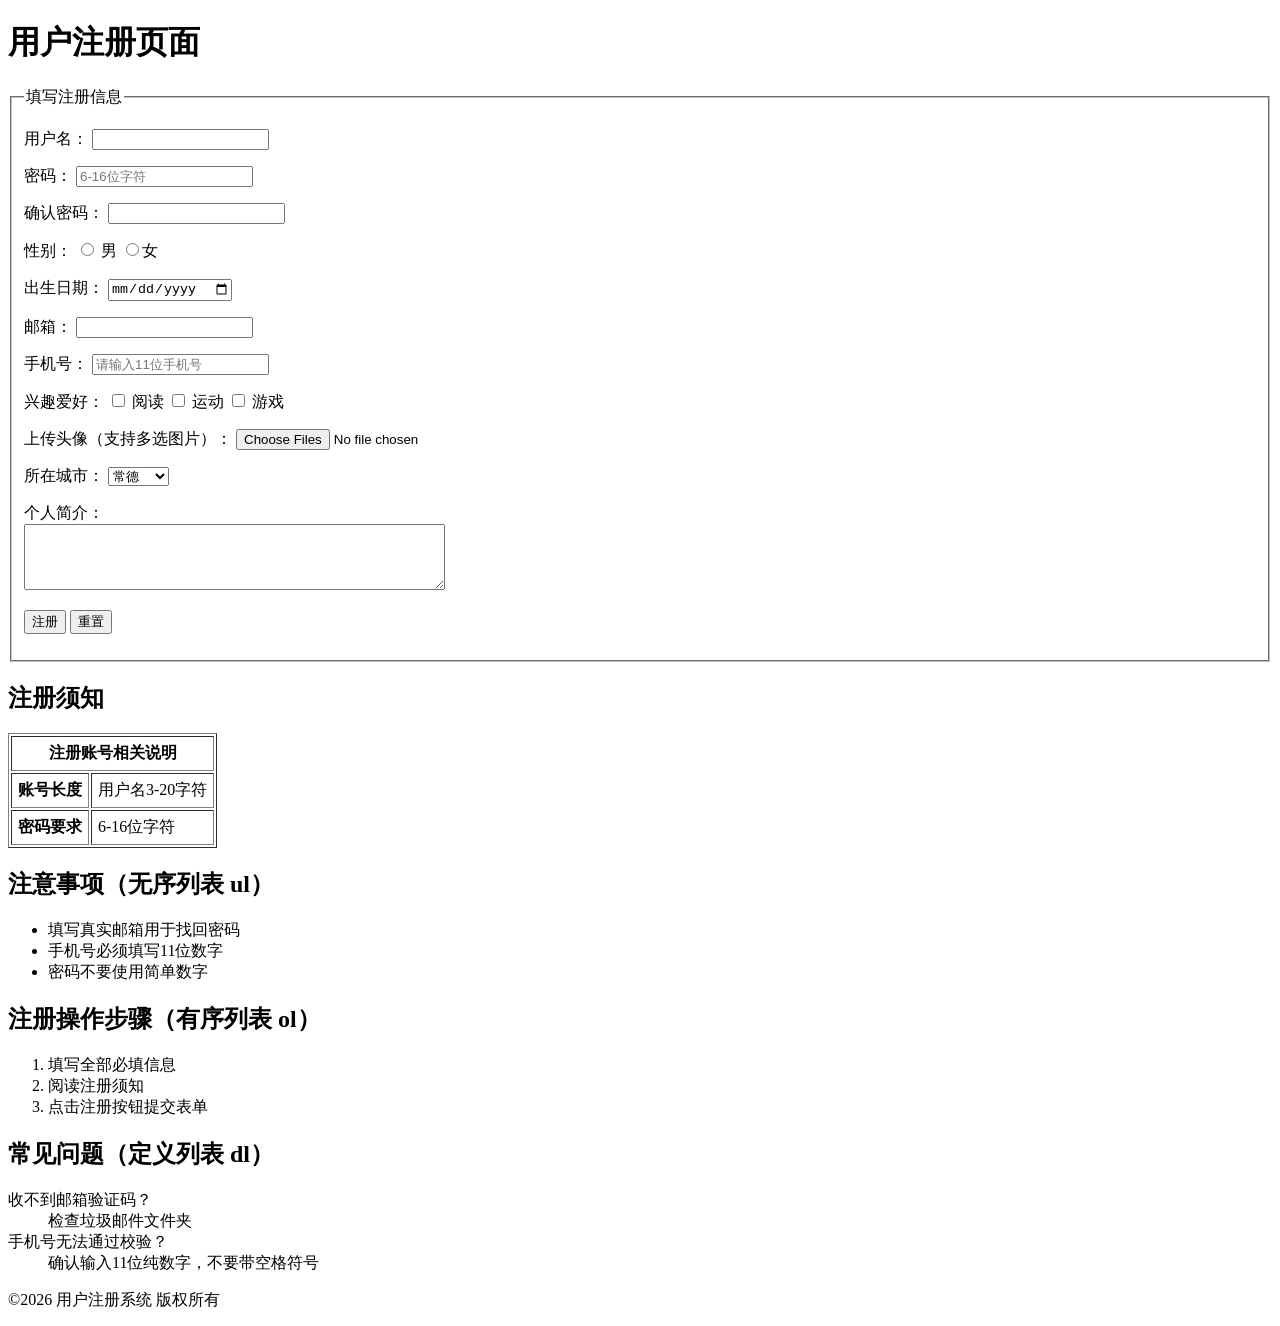
==== index.html @ 35630aca "提交HTML注册实验作业" ====
<!DOCTYPE html>
<html lang="zh-CN">
<head>
    <meta charset="UTF-8">
    <title>用户注册</title>
</head>
<body>
    <!-- 页面头部语义化标签 -->
    <header>
        <h1>用户注册页面</h1>
    </header>

    <!-- 主体区域 -->
    <main>
        <!-- 注册表单，action="#"，method="post" -->
        <form id="regForm" action="#" method="post">
            <fieldset>
                <legend>填写注册信息</legend>

                <p>
                    <label for="username">用户名：</label>
                    <input type="text" name="username" id="username" required>
                </p>

                <p>
                    <label for="password">密码：</label>
                    <input type="password" name="password" id="password" placeholder="6-16位字符">
                </p>

                <p>
                    <label for="confirmPassword">确认密码：</label>
                    <input type="password" name="confirmPassword" id="confirmPassword">
                </p>

                <!-- label两种写法：for+id  和 包裹式 -->
                <p>
                    性别：
                    <input type="radio" name="gender" id="male" value="male">
                    <label for="male">男</label>

                    <!-- 包裹式label写法 -->
                    <label>
                        <input type="radio" name="gender" value="female">女
                    </label>
                </p>

                <p>
                    <label for="birthday">出生日期：</label>
                    <input type="date" name="birthday" id="birthday">
                </p>

                <p>
                    <label for="email">邮箱：</label>
                    <input type="email" name="email" id="email" required>
                </p>

                <p>
                    <label for="phone">手机号：</label>
                    <input type="tel" name="phone" id="phone" pattern="[0-9]{11}" placeholder="请输入11位手机号">
                </p>

                <p>
                    兴趣爱好：
                    <input type="checkbox" name="hobby" value="reading" id="read">
                    <label for="read">阅读</label>

                    <input type="checkbox" name="hobby" value="sport" id="sport">
                    <label for="sport">运动</label>

                    <input type="checkbox" name="hobby" value="game" id="game">
                    <label for="game">游戏</label>
                </p>

                <p>
                    <label for="avatar">上传头像（支持多选图片）：</label>
                    <input type="file" name="avatar" id="avatar" accept="image/*" multiple>
                </p>

                <p>
                    <label for="city">所在城市：</label>
                    <select name="city" id="city">
                        <option value="changde" selected>常德</option>
                        <option value="changsha">长沙</option>
                        <option value="zhangjiajie">张家界</option>
                    </select>
                </p>

                <p>
                    <label for="bio">个人简介：</label><br>
                    <textarea name="bio" id="bio" rows="4" cols="50"></textarea>
                </p>

                <p>
                    <button type="submit">注册</button>
                    <button type="reset">重置</button>
                </p>
            </fieldset>
        </form>


        <!-- 表格：注册须知，thead、tbody，colspan单元格合并 -->
        <h2>注册须知</h2>
        <table border="1" cellpadding="6">
            <thead>
                <tr>
                    <th colspan="2">注册账号相关说明</th>
                </tr>
            </thead>
            <tbody>
                <tr>
                    <th>账号长度</th>
                    <td>用户名3‑20字符</td>
                </tr>
                <tr>
                    <th>密码要求</th>
                    <td>6‑16位字符</td>
                </tr>
            </tbody>
        </table>


        <!-- 列表部分：ul无序列表、ol有序列表、dl定义列表 -->
        <h2>注意事项（无序列表 ul）</h2>
        <ul>
            <li>填写真实邮箱用于找回密码</li>
            <li>手机号必须填写11位数字</li>
            <li>密码不要使用简单数字</li>
        </ul>

        <h2>注册操作步骤（有序列表 ol）</h2>
        <ol>
            <li>填写全部必填信息</li>
            <li>阅读注册须知</li>
            <li>点击注册按钮提交表单</li>
        </ol>

        <h2>常见问题（定义列表 dl）</h2>
        <dl>
            <dt>收不到邮箱验证码？</dt>
            <dd>检查垃圾邮件文件夹</dd>
            <dt>手机号无法通过校验？</dt>
            <dd>确认输入11位纯数字，不要带空格符号</dd>
        </dl>
    </main>

    <!-- 底部语义化标签 -->
    <footer>
        <p>©2026 用户注册系统 版权所有</p>
    </footer>

    <!-- JS监听表单提交，控制台打印表单数据 -->
    <script>
        const form = document.getElementById('regForm');
        form.addEventListener('submit', function(e){
            e.preventDefault(); //阻止页面跳转
            const formData = new FormData(form);
            console.log("====表单提交的数据====");
            for(let [key,val] of formData){
                console.log(key,":",val);
            }
        })
    </script>
</body>
</html>
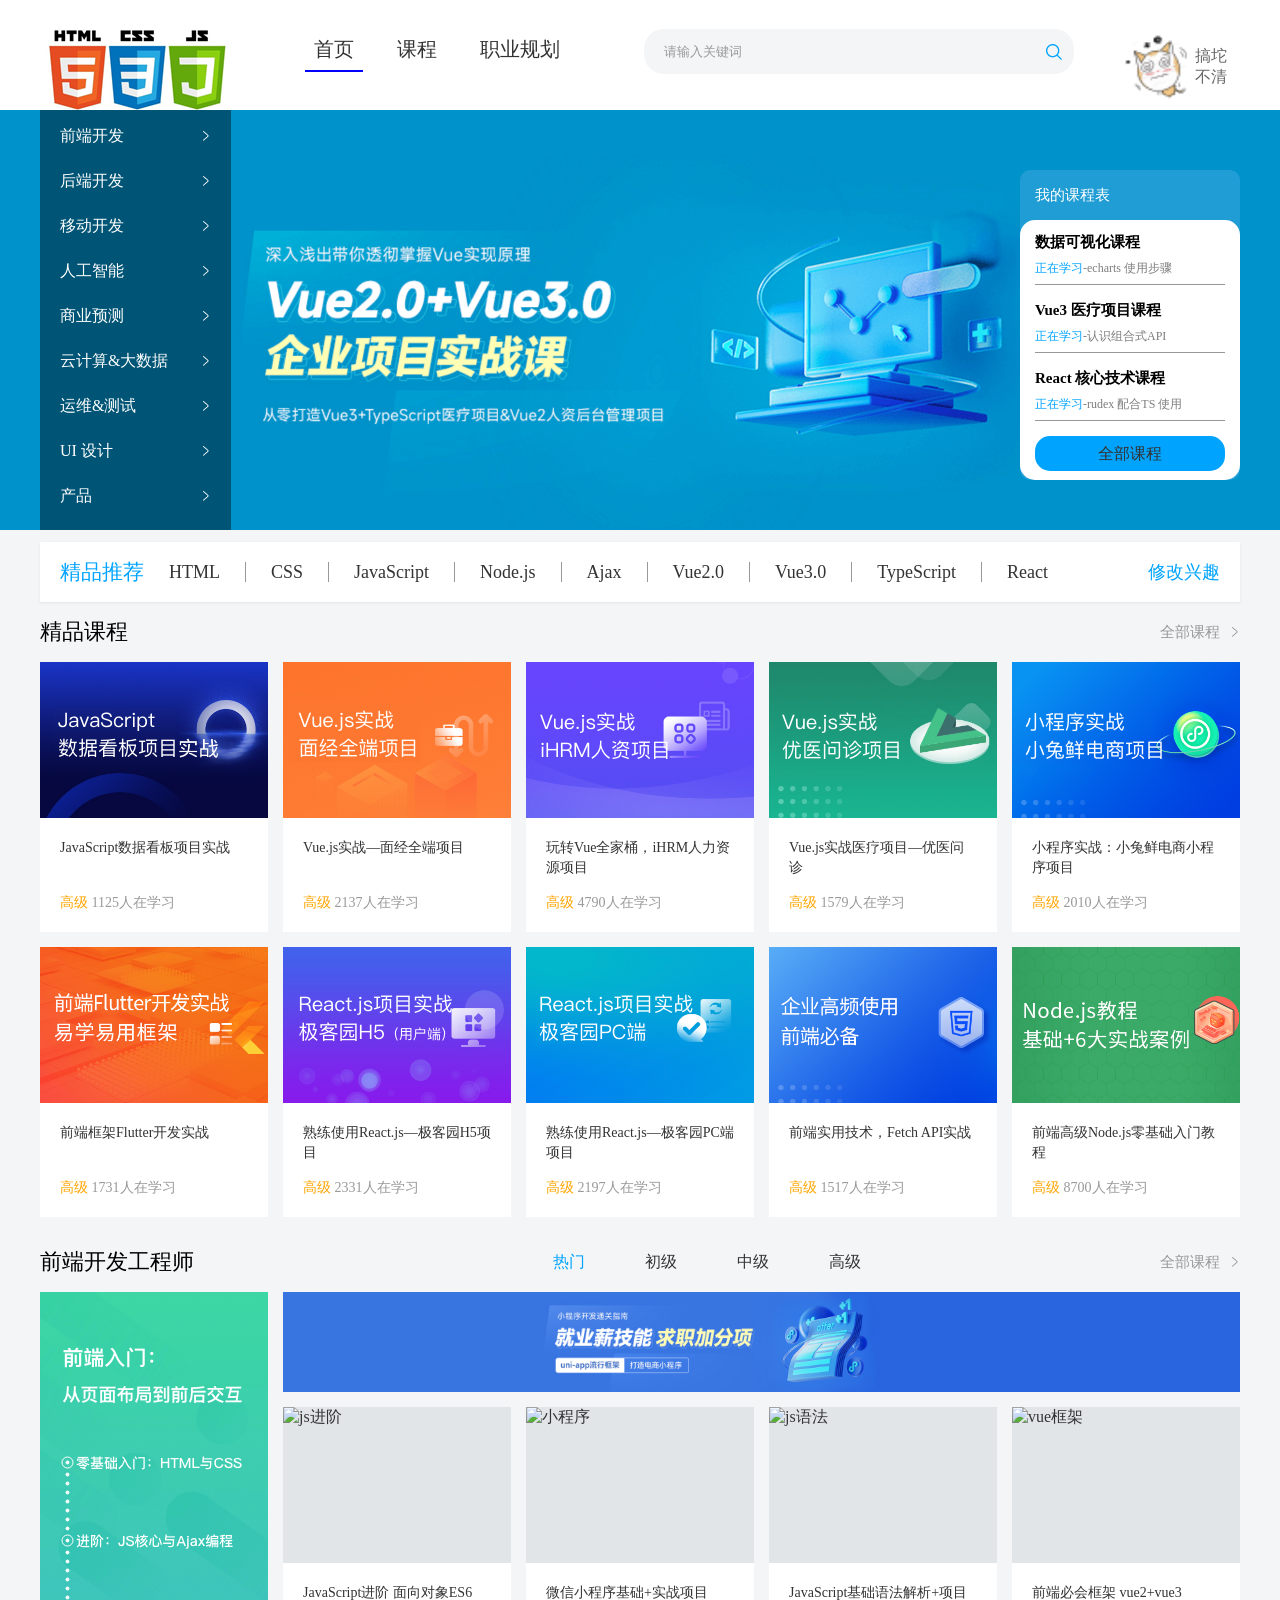
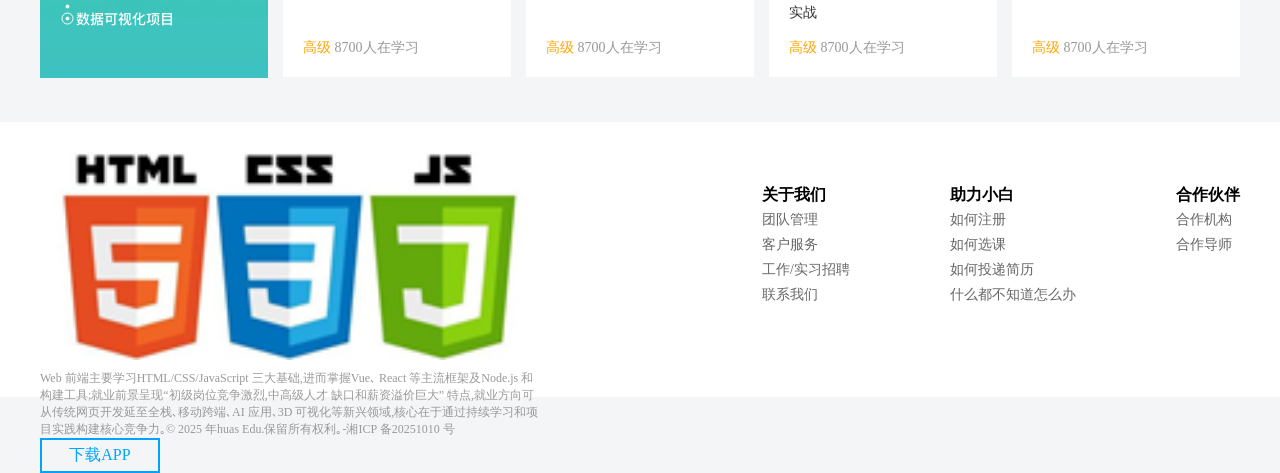
==== commit 63cfd109: "提交网页实验04作业" ====
--- a/index.html
+++ b/index.html
@@ -1,164 +1,300 @@
 <!DOCTYPE html>
-<html lang="zh-CN">
+<html lang="en">
 <head>
     <meta charset="UTF-8">
-    <title>用户注册</title>
+    <meta name="viewport" content="width=device-width, initial-scale=1.0">
+    <title>Document</title>
+    <link rel="stylesheet" href="./css/base.css">
+    <link rel="stylesheet" href="./css/index.css">
 </head>
 <body>
-    <!-- 页面头部语义化标签 -->
-    <header>
-        <h1>用户注册页面</h1>
-    </header>
+    <!-- 头部区域header -->
+    <div class="header">
+        <div class="wrapper">
+            <!-- header-logo -->
+            <div class="logo">
+                <h1><a href="#">Web 前端开发</a></h1>
+            </div>
+            <!-- header-导航 -->
+            <div class="nav">
+                <ul>
+                    <li><a href="#" class="active">首页</a></li>
+                    <li><a href="#">课程</a></li>
+                    <li><a href="#">职业规划</a></li>
+                </ul>
+            </div>
+            <!-- header-搜索 -->
+            <div class="search">
+                <input type="text" placeholder="请输入关键词">
+                <a href="#"></a>
+            </div>
+            <!-- header-用户 -->
+            <div class="user">
+                <a href="#">
+                    <img src="./uploads/user.png" alt="">
+                    <span>搞坨不清</span>
+                </a>
+            </div>
+        </div>
+    </div>
+    <!-- 横幅区域banner -->
+    <div class="banner">
+        <div class="wrapper">
+            <!-- banner侧导航 -->
+            <div class="left">
+                <ul>
+                    <li><a href="#">前端开发</a></li>
+                    <li><a href="#">后端开发</a></li>
+                    <li><a href="#">移动开发</a></li>
+                    <li><a href="#">人工智能</a></li>
+                    <li><a href="#">商业预测</a></li>
+                    <li><a href="#">云计算&大数据</a></li>
+                    <li><a href="#">运维&测试</a></li>
+                    <li><a href="#">UI 设计</a></li>
+                    <li><a href="#">产品</a></li>
+                </ul>
+            </div>
 
-    <!-- 主体区域 -->
-    <main>
-        <!-- 注册表单，action="#"，method="post" -->
-        <form id="regForm" action="#" method="post">
-            <fieldset>
-                <legend>填写注册信息</legend>
+            <!-- banner课程表 -->
+            <div class="right">
+                <h3>我的课程表</h3>
+                <div class="content">
+                    <dl>
+                        <dt>数据可视化课程</dt>
+                        <dd><span>正在学习</span><strong>-echarts 使用步骤</strong></dd>
+                    </dl>
+                    <dl>
+                        <dt>Vue3 医疗项目课程</dt>
+                        <dd><span>正在学习</span><strong>-认识组合式API</strong></dd>
+                    </dl>
+                    <dl>
+                        <dt>React 核心技术课程</dt>
+                        <dd><span>正在学习</span><strong>-rudex 配合TS 使用</strong></dd>
+                    </dl>
+                    <a href="#">全部课程</a>
+                </div>
+            </div>
+        </div>
+    </div>
+    <!-- 精品推荐 -->
+    <div class="recommend wrapper">
+        <h3>精品推荐</h3>
+        <ul>
+            <li><a href="#">HTML</a></li>
+            <li><a href="#">CSS</a></li>
+            <li><a href="#">JavaScript</a></li>
+            <li><a href="#">Node.js</a></li>
+            <li><a href="#">Ajax</a></li>
+            <li><a href="#">Vue2.0</a></li>
+            <li><a href="#">Vue3.0</a></li>
+            <li><a href="#">TypeScript</a></li>
+            <li><a href="#">React</a></li>
+        </ul>
+        <a href="#" class="modify">修改兴趣</a>
+    </div>
+    <!-- 精品课程course -->
+    <div class="course wrapper">
+        <!-- course-标题 -->
+        <div class="hd">
+            <h3>精品课程</h3>
+            <a href="#" class="more">全部课程</a>
+        </div>
+        <!-- course-内容 -->
+        <div class="bd">
+            <ul>
+                <li>
+                    <a href="#">
+                        <div class="pic"><img src="./uploads/course01.png" alt=""></div>
+                        <div class="txt">
+                            <h4>JavaScript数据看板项目实战</h4>
+                            <p><span>高级</span><i> 1125人在学习</i></p>
+                        </div>
+                    </a>
+                </li>
+                <li>
+                    <a href="#">
+                        <div class="pic"><img src="./uploads/course02.png" alt=""></div>
+                        <div class="txt">
+                            <h4>Vue.js实战—面经全端项目</h4>
+                            <p><span>高级</span><i> 2137人在学习</i></p>
+                        </div>
+                    </a>
+                </li>
+                <li>
+                    <a href="#">
+                        <div class="pic"><img src="./uploads/course03.png" alt=""></div>
+                        <div class="txt">
+                            <h4>玩转Vue全家桶，iHRM人力资源项目</h4>
+                            <p><span>高级</span><i> 4790人在学习</i></p>
+                        </div>
+                    </a>
+                </li>
+                <li>
+                    <a href="#">
+                        <div class="pic"><img src="./uploads/course04.png" alt=""></div>
+                        <div class="txt">
+                            <h4>Vue.js实战医疗项目—优医问诊</h4>
+                            <p><span>高级</span><i> 1579人在学习</i></p>
+                        </div>
+                    </a>
+                </li>
+                <li>
+                    <a href="#">
+                        <div class="pic"><img src="./uploads/course05.png" alt=""></div>
+                        <div class="txt">
+                            <h4>小程序实战：小兔鲜电商小程序项目</h4>
+                            <p><span>高级</span><i> 2010人在学习</i></p>
+                        </div>
+                    </a>
+                </li>
+                <li>
+                    <a href="#">
+                        <div class="pic"><img src="./uploads/course06.png" alt=""></div>
+                        <div class="txt">
+                            <h4>前端框架Flutter开发实战</h4>
+                            <p><span>高级</span><i> 1731人在学习</i></p>
+                        </div>
+                    </a>
+                </li>
+                <li>
+                    <a href="#">
+                        <div class="pic"><img src="./uploads/course07.png" alt=""></div>
+                        <div class="txt">
+                            <h4>熟练使用React.js—极客园H5项目</h4>
+                            <p><span>高级</span><i> 2331人在学习</i></p>
+                        </div>
+                    </a>
+                </li>
+                <li>
+                    <a href="#">
+                        <div class="pic"><img src="./uploads/course08.png" alt=""></div>
+                        <div class="txt">
+                            <h4>熟练使用React.js—极客园PC端项目</h4>
+                            <p><span>高级</span><i> 2197人在学习</i></p>
+                        </div>
+                    </a>
+                </li>
+                <li>
+                    <a href="#">
+                        <div class="pic"><img src="./uploads/course09.png" alt=""></div>
+                        <div class="txt">
+                            <h4>前端实用技术，Fetch API实战</h4>
+                            <p><span>高级</span><i> 1517人在学习</i></p>
+                        </div>
+                    </a>
+                </li>
+                <li>
+                    <a href="#">
+                        <div class="pic"><img src="./uploads/course10.png" alt=""></div>
+                        <div class="txt">
+                            <h4>前端高级Node.js零基础入门教程</h4>
+                            <p><span>高级</span><i> 8700人在学习</i></p>
+                        </div>
+                    </a>
+                </li>
+            </ul>
+        </div>
+    </div>
+    <!-- 学科课程【前端开发工程师】全部img图片标签完整 -->
+    <div class="wrapper subject">
+        <!-- 标题 -->
+        <div class="hd">
+            <h3>前端开发工程师</h3>
+            <ul>
+                <li><a href="#" class="active">热门</a></li>
+                <li><a href="#">初级</a></li>
+                <li><a href="#">中级</a></li>
+                <li><a href="#">高级</a></li>
+            </ul>
+            <a href="#" class="more">全部课程</a>
+        </div>
+        <!-- 课程内容 -->
+        <div class="bd">
+            <!-- 左侧竖版大图 -->
+            <div class="left">
+                <img src="./uploads/web_left.png" alt="前端入门">
+            </div>
+            <!-- 右边区域 -->
+            <div class="right">
+                <!-- 上方蓝色横幅广告图 -->
+                <div class="top">
+                    <img src="./uploads/web_top.png" alt="就业新技能">
+                </div>
+                <!-- 下方4个课程卡片 -->
+                <div class="bottom">
+                    <ul>
+                        <li>
+                            <a href="#">
+                                <div class="pic"><img src="./uploads/c1.png" alt="js进阶"></div>
+                                <div class="txt">
+                                    <h4>JavaScript进阶 面向对象ES6</h4>
+                                    <p><span>高级</span><i> 8700人在学习</i></p>
+                                </div>
+                            </a>
+                        </li>
+                        <li>
+                            <a href="#">
+                                <div class="pic"><img src="./uploads/c2.png" alt="小程序"></div>
+                                <div class="txt">
+                                    <h4>微信小程序基础+实战项目</h4>
+                                    <p><span>高级</span><i> 8700人在学习</i></p>
+                                </div>
+                            </a>
+                        </li>
+                        <li>
+                            <a href="#">
+                                <div class="pic"><img src="./uploads/c3.png" alt="js语法"></div>
+                                <div class="txt">
+                                    <h4>JavaScript基础语法解析+项目实战</h4>
+                                    <p><span>高级</span><i> 8700人在学习</i></p>
+                                </div>
+                            </a>
+                        </li>
+                        <li>
+                            <a href="#">
+                                <div class="pic"><img src="./uploads/c4.png" alt="vue框架"></div>
+                                <div class="txt">
+                                    <h4>前端必会框架 vue2+vue3</h4>
+                                    <p><span>高级</span><i> 8700人在学习</i></p>
+                                </div>
+                            </a>
+                        </li>
+                    </ul>
+                </div>
+            </div>
+        </div>
+    </div>
 
-                <p>
-                    <label for="username">用户名：</label>
-                    <input type="text" name="username" id="username" required>
-                </p>
-
-                <p>
-                    <label for="password">密码：</label>
-                    <input type="password" name="password" id="password" placeholder="6-16位字符">
-                </p>
-
-                <p>
-                    <label for="confirmPassword">确认密码：</label>
-                    <input type="password" name="confirmPassword" id="confirmPassword">
-                </p>
-
-                <!-- label两种写法：for+id  和 包裹式 -->
-                <p>
-                    性别：
-                    <input type="radio" name="gender" id="male" value="male">
-                    <label for="male">男</label>
-
-                    <!-- 包裹式label写法 -->
-                    <label>
-                        <input type="radio" name="gender" value="female">女
-                    </label>
-                </p>
-
-                <p>
-                    <label for="birthday">出生日期：</label>
-                    <input type="date" name="birthday" id="birthday">
-                </p>
-
-                <p>
-                    <label for="email">邮箱：</label>
-                    <input type="email" name="email" id="email" required>
-                </p>
-
-                <p>
-                    <label for="phone">手机号：</label>
-                    <input type="tel" name="phone" id="phone" pattern="[0-9]{11}" placeholder="请输入11位手机号">
-                </p>
-
-                <p>
-                    兴趣爱好：
-                    <input type="checkbox" name="hobby" value="reading" id="read">
-                    <label for="read">阅读</label>
-
-                    <input type="checkbox" name="hobby" value="sport" id="sport">
-                    <label for="sport">运动</label>
-
-                    <input type="checkbox" name="hobby" value="game" id="game">
-                    <label for="game">游戏</label>
-                </p>
-
-                <p>
-                    <label for="avatar">上传头像（支持多选图片）：</label>
-                    <input type="file" name="avatar" id="avatar" accept="image/*" multiple>
-                </p>
-
-                <p>
-                    <label for="city">所在城市：</label>
-                    <select name="city" id="city">
-                        <option value="changde" selected>常德</option>
-                        <option value="changsha">长沙</option>
-                        <option value="zhangjiajie">张家界</option>
-                    </select>
-                </p>
-
-                <p>
-                    <label for="bio">个人简介：</label><br>
-                    <textarea name="bio" id="bio" rows="4" cols="50"></textarea>
-                </p>
-
-                <p>
-                    <button type="submit">注册</button>
-                    <button type="reset">重置</button>
-                </p>
-            </fieldset>
-        </form>
-
-
-        <!-- 表格：注册须知，thead、tbody，colspan单元格合并 -->
-        <h2>注册须知</h2>
-        <table border="1" cellpadding="6">
-            <thead>
-                <tr>
-                    <th colspan="2">注册账号相关说明</th>
-                </tr>
-            </thead>
-            <tbody>
-                <tr>
-                    <th>账号长度</th>
-                    <td>用户名3‑20字符</td>
-                </tr>
-                <tr>
-                    <th>密码要求</th>
-                    <td>6‑16位字符</td>
-                </tr>
-            </tbody>
-        </table>
-
-
-        <!-- 列表部分：ul无序列表、ol有序列表、dl定义列表 -->
-        <h2>注意事项（无序列表 ul）</h2>
-        <ul>
-            <li>填写真实邮箱用于找回密码</li>
-            <li>手机号必须填写11位数字</li>
-            <li>密码不要使用简单数字</li>
-        </ul>
-
-        <h2>注册操作步骤（有序列表 ol）</h2>
-        <ol>
-            <li>填写全部必填信息</li>
-            <li>阅读注册须知</li>
-            <li>点击注册按钮提交表单</li>
-        </ol>
-
-        <h2>常见问题（定义列表 dl）</h2>
-        <dl>
-            <dt>收不到邮箱验证码？</dt>
-            <dd>检查垃圾邮件文件夹</dd>
-            <dt>手机号无法通过校验？</dt>
-            <dd>确认输入11位纯数字，不要带空格符号</dd>
-        </dl>
-    </main>
-
-    <!-- 底部语义化标签 -->
-    <footer>
-        <p>©2026 用户注册系统 版权所有</p>
-    </footer>
-
-    <!-- JS监听表单提交，控制台打印表单数据 -->
-    <script>
-        const form = document.getElementById('regForm');
-        form.addEventListener('submit', function(e){
-            e.preventDefault(); //阻止页面跳转
-            const formData = new FormData(form);
-            console.log("====表单提交的数据====");
-            for(let [key,val] of formData){
-                console.log(key,":",val);
-            }
-        })
-    </script>
+    <!-- 版权区域 -->
+    <div class="rights">
+        <div class="wrapper">
+            <div class="left">
+                <a href="#"><img src="./images/logo.png" alt=""></a>
+                <p>Web 前端主要学习HTML/CSS/JavaScript 三大基础,进而掌握Vue､ React 等主流框架及Node.js 和构建工具;就业前景呈现“初级岗位竞争激烈,中高级人才 缺口和薪资溢价巨大” 特点,就业方向可从传统网页开发延至全栈､移动跨端､AI 应用､3D 可视化等新兴领域,核心在于通过持续学习和项目实践构建核心竞争力｡© 2025 年huas Edu.保留所有权利｡-湘ICP 备20251010 号</p>
+                <a href="#" class="download">下载APP</a>
+            </div>
+            <div class="right">
+                <dl>
+                    <dt>关于我们</dt>
+                    <dd><a href="#">团队管理</a></dd>
+                    <dd><a href="#">客户服务</a></dd>
+                    <dd><a href="#">工作/实习招聘</a></dd>
+                    <dd><a href="#">联系我们</a></dd>
+                </dl>
+                <dl>
+                    <dt>助力小白</dt>
+                    <dd><a href="#">如何注册</a></dd>
+                    <dd><a href="#">如何选课</a></dd>
+                    <dd><a href="#">如何投递简历</a></dd>
+                    <dd><a href="#">什么都不知道怎么办</a></dd>
+                </dl>
+                <dl>
+                    <dt>合作伙伴</dt>
+                    <dd><a href="#">合作机构</a></dd>
+                    <dd><a href="#">合作导师</a></dd>
+                </dl>
+            </div>
+        </div>
+    </div>
 </body>
 </html>
--- a/css/base.css
+++ b/css/base.css
@@ -0,0 +1,16 @@
+* {
+  margin: 0;
+  padding: 0;
+  box-sizing: border-box;
+}
+ul {
+  list-style: none;
+}
+a {
+  text-decoration: none;
+  color: #333;
+}
+img {
+  display: block;
+  width: 100%;
+}
--- a/css/index.css
+++ b/css/index.css
@@ -0,0 +1,341 @@
+/* 版心居中*/
+.wrapper{
+    margin: 0 auto;
+    width: 1200px;
+}
+body{
+    background-color: #f3f5f7;
+}
+
+/* header区域 */
+.header{
+    background-color: #fff;
+    height: 110px;
+}
+.header .wrapper{
+    display: flex;
+    padding-top: 29px;
+}
+
+/* logo */
+.logo a{
+    width: 195px;
+    height: 81px;
+    background-image: url(../images/logo.png);
+    font-size: 0;
+    display: block;
+}
+
+/* 导航 */
+.nav{
+    margin-left: 70px;
+}
+.nav ul{
+    display: flex;
+}
+.nav li{
+    margin-right: 25px;
+}
+.nav li a{
+    font-size: 20px;
+    line-height: 27px;
+    padding: 7px 9px;
+    display: block;
+}
+.nav li .active,
+.nav li a:hover{
+    border-bottom: 2px solid blue;
+}
+
+/* 搜索 */
+.search{
+    display: flex;
+    width: 430px;
+    height: 45px;
+    background-color: #f3f5f7;
+    border-radius: 20px;
+    margin-left: 50px;
+    padding-left: 20px;
+    padding-right: 12px;
+}
+.search input{
+    flex: 1;
+    border: 0;
+    background-color: transparent;
+    outline: none;
+}
+.search input::placeholder{
+    font-size: 13px;
+    color: #999;
+}
+.search a{
+    align-self: center;
+    height: 16px;
+    width: 16px;
+    background-image: url(../images/search.png);
+}
+
+/* 用户 */
+.user {
+    margin-left: 50px;
+    margin-top: 5px;
+}
+.user a{
+    display: flex;
+    align-items: center;
+    gap: 5px;
+}
+.user span{
+    font-size: 16px;
+    color: #666;
+}
+
+/* 横幅区域banner */
+.banner{
+    height: 420px;
+    background-color: #0092cb;
+}
+.banner .wrapper{
+    display: flex;
+    background-image: url(../uploads/banner.png);
+    height: 420px;
+}
+
+/* banner-侧导航 */
+.banner .left{
+    width: 191px;
+    height: 420px;
+    background-color: rgba(0,0,0,0.42);
+    padding: 3px 20px;
+}
+.banner .left a{
+    display: block;
+    height: 45px;
+    font-size: 16px;
+    color: #fff;
+    line-height: 45px;
+    background: url(../images/right.png) no-repeat right center;
+}
+.banner .left a:hover{
+    background-image: url(../images/right-hover.png);
+    color: #00a4ff;
+}
+
+/* banner - 课程表 */
+.banner .right{
+    margin-left: auto;
+    margin-top: 60px;
+    width: 220px;
+    height: 310px;
+    background-color: #209dd5;
+    border-radius: 10px;
+}
+.banner .right h3{
+    margin-left: 15px;
+    height: 50px;
+    line-height: 50px;
+    font-size: 15px;
+    font-weight: 400;
+    color: #fff;
+}
+.banner .right .content{
+    padding: 12px 15px;
+    height: 260px;
+    background-color: #fff;
+    border-radius: 15px;
+}
+.banner .right dl{
+    border-bottom: 1px solid #999;
+    margin-bottom: 15px;
+}
+.banner .right dt{
+    font-size: 15px;
+    line-height: 20px;
+    margin-bottom: 8px;
+    font-weight: 700;
+}
+.banner .right dd{
+    font-size: 12px;
+    margin-bottom: 8px;
+    line-height: 16px;
+}
+.banner .right dd span{
+    color: #00a4ff;
+}
+.banner .right dd strong{
+    font-weight: 400;
+    color: #7d7d7d;
+}
+.banner .right a{
+    height: 35px;
+    display: block;
+    background-color: #00a4ff;
+    border-radius: 15px;
+    text-align: center;
+    line-height: 35px;
+}
+
+/* 精品推荐 */
+.recommend{
+    display: flex;
+    height: 60px;
+    background-color: #fff;
+    margin-top: 12px;
+    padding: 0 20px;
+    line-height: 60px;
+    box-shadow: 0px 1px 2px 0px rgba(211, 211, 211, 0.5);
+    font-size: 18px;
+}
+.recommend h3{
+    font-weight: 400;
+    color: #00a4ff;
+}
+.recommend ul{
+    flex:1;
+    display: flex;
+}
+.recommend ul li a{
+    padding: 0 25px;
+    border-right: 1px solid #999;
+}
+.recommend ul li:last-child a{
+    border-right: 0;
+}
+.recommend .modify{
+    color: #00a4ff;
+}
+
+/* 精品课程course - 标题 */
+.hd{
+    height: 60px;
+    line-height: 60px;
+    display: flex;
+    justify-content: space-between;
+}
+.hd h3{
+    font-size: 22px;
+    font-weight: 400;
+}
+.hd .more{
+    padding-right: 20px;
+    background: url(../images/more.png) no-repeat right center;
+    font-size: 15px;
+    color: #999;
+}
+
+/* 精品课程course - 内容 */
+.bd ul{
+    display: flex;
+    flex-wrap: wrap;
+    justify-content: space-between;
+}
+.bd li{
+    margin-bottom: 15px;
+    width: 228px;
+    height: 270px;
+    background-color: #e2e5e8;
+}
+.bd li .pic{
+    height: 156px;
+}
+.bd li .txt{
+    padding: 20px;
+    height: 114px;
+    background-color: #fff;
+}
+.bd li .txt h4{
+    font-weight: 400;
+    font-size: 14px;
+    height: 40px;
+    line-height: 20px;
+    margin-bottom: 15px;
+}
+.bd li .txt p{
+    font-size: 14px;
+    line-height: 20px;
+    color: #999;
+}
+.bd li .txt p span{
+    color: orange;
+}
+.bd li .txt p i{
+    font-style: normal;
+}
+
+/* 学科课程-前端开发标题 */
+.hd ul{
+    display: flex;
+}
+.hd li {
+    font-size: 16px;
+    margin-left: 60px;
+}
+.hd li .active{
+    color: #00a4ff;
+}
+
+/* 学科课程-前端开发内容 */
+/* 重点：增加 .subject 类选择器，给前端/Python/AI共用，解决图片过大 */
+.subject .bd{
+    display: flex;
+    justify-content: space-between;
+}
+.subject .bd .left{
+    width: 228px;
+}
+.subject .bd .right{
+    width: 957px;
+}
+.subject .bd .right .top{
+    height: 100px;
+    margin-bottom: 15px;
+}
+
+/* 版权区域rights */
+.rights{
+    height: 275px;
+    background-color: #fff;
+    margin-top: 30px;
+    padding-top: 30px;
+}
+.rights .wrapper{
+    display: flex;
+    justify-content: space-between;
+}
+.rights .left{
+    width: 500px;
+}
+.rights .left p{
+    margin-top: 5px;
+    padding-top: 5px;
+    font-size: 12px;
+    line-height: 17px;
+    color: #999;
+}
+.rights .left .download{
+    width: 120px;
+    height: 35px;
+    border: 2px solid #00a4ff;
+    display: flex;
+    align-items: center;
+    justify-content: center;
+    font-size: 16px;
+    color: #00a4ff;
+}
+.rights .right{
+    display: flex;
+}
+.rights .right dl{
+    margin-left: 100px;
+}
+.rights .right dt{
+    font-size: 16px;
+    line-height: 25px;
+    margin-top: 30px;
+    font-weight: 700;
+}
+.rights .right a{
+    font-size: 14px;
+    line-height: 25px;
+    color: #666;
+}
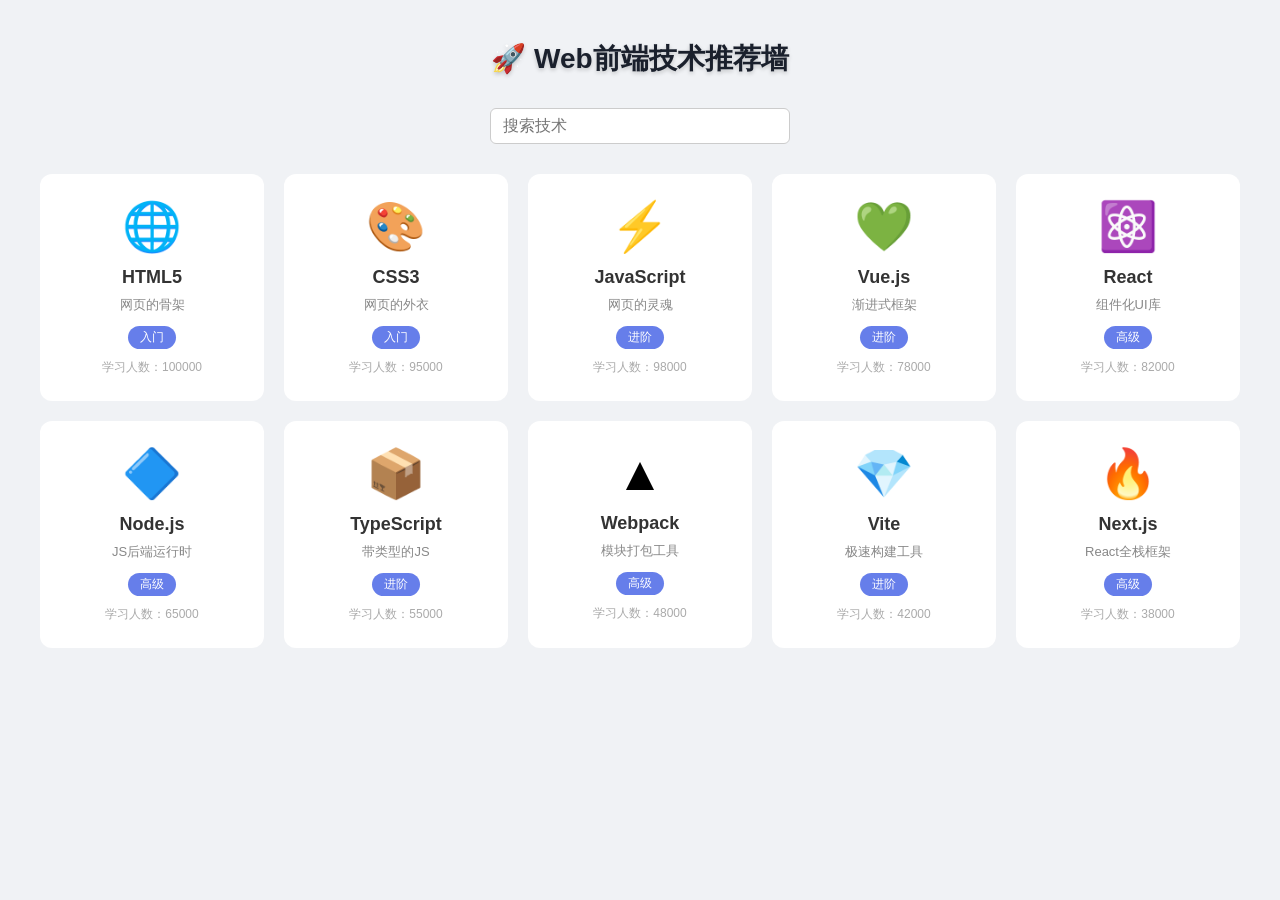
==== commit cf4e34b0: "实验05 课程墙" ====
--- a/index.html
+++ b/index.html
@@ -1,300 +1,139 @@
 <!DOCTYPE html>
-<html lang="en">
+<html lang="zh-CN">
 <head>
     <meta charset="UTF-8">
-    <meta name="viewport" content="width=device-width, initial-scale=1.0">
-    <title>Document</title>
-    <link rel="stylesheet" href="./css/base.css">
-    <link rel="stylesheet" href="./css/index.css">
+    <title>Web前端技术推荐墙</title>
+    <style>
+        * { margin: 0; padding: 0; box-sizing: border-box; }
+        body {
+            font-family: "Microsoft YaHei", sans-serif;
+            background: #f0f2f5;
+            min-height: 100vh;
+            padding: 40px 20px;
+        }
+        h1 {
+            text-align: center;
+            color: #1a202c;
+            margin-bottom: 30px;
+            font-size: 28px;
+            text-shadow: 0 2px 4px rgba(0,0,0,0.2);
+        }
+        #searchInput{
+            display:block;
+            margin:0 auto 30px;
+            width:300px;
+            padding:8px 12px;
+            font-size:16px;
+            border:1px solid #ccc;
+            border-radius:6px;
+        }
+        .tech-grid {
+            display: grid;
+            grid-template-columns: repeat(auto-fill, minmax(220px, 1fr));
+            gap: 20px;
+            max-width: 1200px;
+            margin: 0 auto;
+        }
+        .tech-card {
+            background: #fff;
+            border-radius: 12px;
+            padding: 25px 20px;
+            text-align: center;
+            transition: all 0.3s ease;
+            cursor: pointer;
+        }
+        .tech-card:hover {
+            transform: translateY(-8px);
+            box-shadow: 0 15px 30px rgba(0,0,0,0.3);
+        }
+        .tech-card .icon {
+            font-size: 48px;
+            margin-bottom: 12px;
+        }
+        .tech-card h3 {
+            font-size: 18px;
+            color: #333;
+            margin-bottom: 8px;
+        }
+        .tech-card .desc {
+            font-size: 13px;
+            color: #888;
+            margin-bottom: 12px;
+        }
+        .tech-card .level {
+            display: inline-block;
+            padding: 3px 12px;
+            border-radius: 12px;
+            font-size: 12px;
+            color: #fff;
+            background: #667eea;
+            margin-bottom: 10px;
+        }
+        .tech-card .users {
+            font-size: 12px;
+            color: #aaa;
+        }
+    </style>
 </head>
 <body>
-    <!-- 头部区域header -->
-    <div class="header">
-        <div class="wrapper">
-            <!-- header-logo -->
-            <div class="logo">
-                <h1><a href="#">Web 前端开发</a></h1>
-            </div>
-            <!-- header-导航 -->
-            <div class="nav">
-                <ul>
-                    <li><a href="#" class="active">首页</a></li>
-                    <li><a href="#">课程</a></li>
-                    <li><a href="#">职业规划</a></li>
-                </ul>
-            </div>
-            <!-- header-搜索 -->
-            <div class="search">
-                <input type="text" placeholder="请输入关键词">
-                <a href="#"></a>
-            </div>
-            <!-- header-用户 -->
-            <div class="user">
-                <a href="#">
-                    <img src="./uploads/user.png" alt="">
-                    <span>搞坨不清</span>
-                </a>
-            </div>
-        </div>
-    </div>
-    <!-- 横幅区域banner -->
-    <div class="banner">
-        <div class="wrapper">
-            <!-- banner侧导航 -->
-            <div class="left">
-                <ul>
-                    <li><a href="#">前端开发</a></li>
-                    <li><a href="#">后端开发</a></li>
-                    <li><a href="#">移动开发</a></li>
-                    <li><a href="#">人工智能</a></li>
-                    <li><a href="#">商业预测</a></li>
-                    <li><a href="#">云计算&大数据</a></li>
-                    <li><a href="#">运维&测试</a></li>
-                    <li><a href="#">UI 设计</a></li>
-                    <li><a href="#">产品</a></li>
-                </ul>
-            </div>
+    <h1>🚀 Web前端技术推荐墙</h1>
+    <!--实验要求6：搜索框-->
+    <input id="searchInput" placeholder="搜索技术">
+    <div class="tech-grid" id="techGrid"></div>
 
-            <!-- banner课程表 -->
-            <div class="right">
-                <h3>我的课程表</h3>
-                <div class="content">
-                    <dl>
-                        <dt>数据可视化课程</dt>
-                        <dd><span>正在学习</span><strong>-echarts 使用步骤</strong></dd>
-                    </dl>
-                    <dl>
-                        <dt>Vue3 医疗项目课程</dt>
-                        <dd><span>正在学习</span><strong>-认识组合式API</strong></dd>
-                    </dl>
-                    <dl>
-                        <dt>React 核心技术课程</dt>
-                        <dd><span>正在学习</span><strong>-rudex 配合TS 使用</strong></dd>
-                    </dl>
-                    <a href="#">全部课程</a>
-                </div>
-            </div>
-        </div>
-    </div>
-    <!-- 精品推荐 -->
-    <div class="recommend wrapper">
-        <h3>精品推荐</h3>
-        <ul>
-            <li><a href="#">HTML</a></li>
-            <li><a href="#">CSS</a></li>
-            <li><a href="#">JavaScript</a></li>
-            <li><a href="#">Node.js</a></li>
-            <li><a href="#">Ajax</a></li>
-            <li><a href="#">Vue2.0</a></li>
-            <li><a href="#">Vue3.0</a></li>
-            <li><a href="#">TypeScript</a></li>
-            <li><a href="#">React</a></li>
-        </ul>
-        <a href="#" class="modify">修改兴趣</a>
-    </div>
-    <!-- 精品课程course -->
-    <div class="course wrapper">
-        <!-- course-标题 -->
-        <div class="hd">
-            <h3>精品课程</h3>
-            <a href="#" class="more">全部课程</a>
-        </div>
-        <!-- course-内容 -->
-        <div class="bd">
-            <ul>
-                <li>
-                    <a href="#">
-                        <div class="pic"><img src="./uploads/course01.png" alt=""></div>
-                        <div class="txt">
-                            <h4>JavaScript数据看板项目实战</h4>
-                            <p><span>高级</span><i> 1125人在学习</i></p>
-                        </div>
-                    </a>
-                </li>
-                <li>
-                    <a href="#">
-                        <div class="pic"><img src="./uploads/course02.png" alt=""></div>
-                        <div class="txt">
-                            <h4>Vue.js实战—面经全端项目</h4>
-                            <p><span>高级</span><i> 2137人在学习</i></p>
-                        </div>
-                    </a>
-                </li>
-                <li>
-                    <a href="#">
-                        <div class="pic"><img src="./uploads/course03.png" alt=""></div>
-                        <div class="txt">
-                            <h4>玩转Vue全家桶，iHRM人力资源项目</h4>
-                            <p><span>高级</span><i> 4790人在学习</i></p>
-                        </div>
-                    </a>
-                </li>
-                <li>
-                    <a href="#">
-                        <div class="pic"><img src="./uploads/course04.png" alt=""></div>
-                        <div class="txt">
-                            <h4>Vue.js实战医疗项目—优医问诊</h4>
-                            <p><span>高级</span><i> 1579人在学习</i></p>
-                        </div>
-                    </a>
-                </li>
-                <li>
-                    <a href="#">
-                        <div class="pic"><img src="./uploads/course05.png" alt=""></div>
-                        <div class="txt">
-                            <h4>小程序实战：小兔鲜电商小程序项目</h4>
-                            <p><span>高级</span><i> 2010人在学习</i></p>
-                        </div>
-                    </a>
-                </li>
-                <li>
-                    <a href="#">
-                        <div class="pic"><img src="./uploads/course06.png" alt=""></div>
-                        <div class="txt">
-                            <h4>前端框架Flutter开发实战</h4>
-                            <p><span>高级</span><i> 1731人在学习</i></p>
-                        </div>
-                    </a>
-                </li>
-                <li>
-                    <a href="#">
-                        <div class="pic"><img src="./uploads/course07.png" alt=""></div>
-                        <div class="txt">
-                            <h4>熟练使用React.js—极客园H5项目</h4>
-                            <p><span>高级</span><i> 2331人在学习</i></p>
-                        </div>
-                    </a>
-                </li>
-                <li>
-                    <a href="#">
-                        <div class="pic"><img src="./uploads/course08.png" alt=""></div>
-                        <div class="txt">
-                            <h4>熟练使用React.js—极客园PC端项目</h4>
-                            <p><span>高级</span><i> 2197人在学习</i></p>
-                        </div>
-                    </a>
-                </li>
-                <li>
-                    <a href="#">
-                        <div class="pic"><img src="./uploads/course09.png" alt=""></div>
-                        <div class="txt">
-                            <h4>前端实用技术，Fetch API实战</h4>
-                            <p><span>高级</span><i> 1517人在学习</i></p>
-                        </div>
-                    </a>
-                </li>
-                <li>
-                    <a href="#">
-                        <div class="pic"><img src="./uploads/course10.png" alt=""></div>
-                        <div class="txt">
-                            <h4>前端高级Node.js零基础入门教程</h4>
-                            <p><span>高级</span><i> 8700人在学习</i></p>
-                        </div>
-                    </a>
-                </li>
-            </ul>
-        </div>
-    </div>
-    <!-- 学科课程【前端开发工程师】全部img图片标签完整 -->
-    <div class="wrapper subject">
-        <!-- 标题 -->
-        <div class="hd">
-            <h3>前端开发工程师</h3>
-            <ul>
-                <li><a href="#" class="active">热门</a></li>
-                <li><a href="#">初级</a></li>
-                <li><a href="#">中级</a></li>
-                <li><a href="#">高级</a></li>
-            </ul>
-            <a href="#" class="more">全部课程</a>
-        </div>
-        <!-- 课程内容 -->
-        <div class="bd">
-            <!-- 左侧竖版大图 -->
-            <div class="left">
-                <img src="./uploads/web_left.png" alt="前端入门">
-            </div>
-            <!-- 右边区域 -->
-            <div class="right">
-                <!-- 上方蓝色横幅广告图 -->
-                <div class="top">
-                    <img src="./uploads/web_top.png" alt="就业新技能">
-                </div>
-                <!-- 下方4个课程卡片 -->
-                <div class="bottom">
-                    <ul>
-                        <li>
-                            <a href="#">
-                                <div class="pic"><img src="./uploads/c1.png" alt="js进阶"></div>
-                                <div class="txt">
-                                    <h4>JavaScript进阶 面向对象ES6</h4>
-                                    <p><span>高级</span><i> 8700人在学习</i></p>
-                                </div>
-                            </a>
-                        </li>
-                        <li>
-                            <a href="#">
-                                <div class="pic"><img src="./uploads/c2.png" alt="小程序"></div>
-                                <div class="txt">
-                                    <h4>微信小程序基础+实战项目</h4>
-                                    <p><span>高级</span><i> 8700人在学习</i></p>
-                                </div>
-                            </a>
-                        </li>
-                        <li>
-                            <a href="#">
-                                <div class="pic"><img src="./uploads/c3.png" alt="js语法"></div>
-                                <div class="txt">
-                                    <h4>JavaScript基础语法解析+项目实战</h4>
-                                    <p><span>高级</span><i> 8700人在学习</i></p>
-                                </div>
-                            </a>
-                        </li>
-                        <li>
-                            <a href="#">
-                                <div class="pic"><img src="./uploads/c4.png" alt="vue框架"></div>
-                                <div class="txt">
-                                    <h4>前端必会框架 vue2+vue3</h4>
-                                    <p><span>高级</span><i> 8700人在学习</i></p>
-                                </div>
-                            </a>
-                        </li>
-                    </ul>
-                </div>
-            </div>
-        </div>
-    </div>
+    <script>
+        //TODO1：补全10条技术数据
+        const technologies = [
+            { icon: "🌐", name: "HTML5", desc: "网页的骨架", level: "入门", users: 100000 },
+            { icon: "🎨", name: "CSS3", desc: "网页的外衣", level: "入门", users: 95000 },
+            { icon: "⚡", name: "JavaScript", desc: "网页的灵魂", level: "进阶", users: 98000 },
+            { icon: "💚", name: "Vue.js", desc: "渐进式框架", level: "进阶", users: 78000 },
+            { icon: "⚛️", name: "React", desc: "组件化UI库", level: "高级", users: 82000 },
+            { icon: "🔷", name: "Node.js", desc: "JS后端运行时", level: "高级", users: 65000 },
+            { icon: "📦", name: "TypeScript", desc: "带类型的JS", level: "进阶", users: 55000 },
+            { icon: "▲", name: "Webpack", desc: "模块打包工具", level: "高级", users: 48000 },
+            { icon: "💎", name: "Vite", desc: "极速构建工具", level: "进阶", users: 42000 },
+            { icon: "🔥", name: "Next.js", desc: "React全栈框架", level: "高级", users: 38000 }
+        ];
 
-    <!-- 版权区域 -->
-    <div class="rights">
-        <div class="wrapper">
-            <div class="left">
-                <a href="#"><img src="./images/logo.png" alt=""></a>
-                <p>Web 前端主要学习HTML/CSS/JavaScript 三大基础,进而掌握Vue､ React 等主流框架及Node.js 和构建工具;就业前景呈现“初级岗位竞争激烈,中高级人才 缺口和薪资溢价巨大” 特点,就业方向可从传统网页开发延至全栈､移动跨端､AI 应用､3D 可视化等新兴领域,核心在于通过持续学习和项目实践构建核心竞争力｡© 2025 年huas Edu.保留所有权利｡-湘ICP 备20251010 号</p>
-                <a href="#" class="download">下载APP</a>
-            </div>
-            <div class="right">
-                <dl>
-                    <dt>关于我们</dt>
-                    <dd><a href="#">团队管理</a></dd>
-                    <dd><a href="#">客户服务</a></dd>
-                    <dd><a href="#">工作/实习招聘</a></dd>
-                    <dd><a href="#">联系我们</a></dd>
-                </dl>
-                <dl>
-                    <dt>助力小白</dt>
-                    <dd><a href="#">如何注册</a></dd>
-                    <dd><a href="#">如何选课</a></dd>
-                    <dd><a href="#">如何投递简历</a></dd>
-                    <dd><a href="#">什么都不知道怎么办</a></dd>
-                </dl>
-                <dl>
-                    <dt>合作伙伴</dt>
-                    <dd><a href="#">合作机构</a></dd>
-                    <dd><a href="#">合作导师</a></dd>
-                </dl>
-            </div>
-        </div>
-    </div>
+        //渲染函数：接收数组，map+模板字符串+join+innerHTML渲染页面
+        function render(list){
+            //TODO2 TODO3
+            let html = list.map(t=>{
+                return `
+                    <div class="tech-card">
+                        <div class="icon">${t.icon}</div>
+                        <h3>${t.name}</h3>
+                        <p class="desc">${t.desc}</p>
+                        <span class="level">${t.level}</span>
+                        <p class="users">学习人数：${t.users}</p>
+                    </div>
+                `
+            }).join('');
+            //TODO4
+            document.getElementById('techGrid').innerHTML = html;
+        }
+
+        //页面初始渲染全部数据
+        render(technologies);
+
+        //要求6：搜索过滤 filter + includes
+        document.getElementById('searchInput').oninput = function(){
+            let keyword = this.value.trim().toLowerCase();
+            let filterArr = technologies.filter(item=>{
+                return item.name.toLowerCase().includes(keyword);
+            })
+            render(filterArr);
+        }
+
+        //选做7：事件委托，点击卡片弹窗 e.target.closest()
+        document.getElementById('techGrid').addEventListener('click',function(e){
+            let card = e.target.closest('.tech-card');
+            if(card){
+                let name = card.querySelector('h3').innerText;
+                alert(`你点击了：${name}`);
+            }
+        })
+    </script>
 </body>
 </html>
